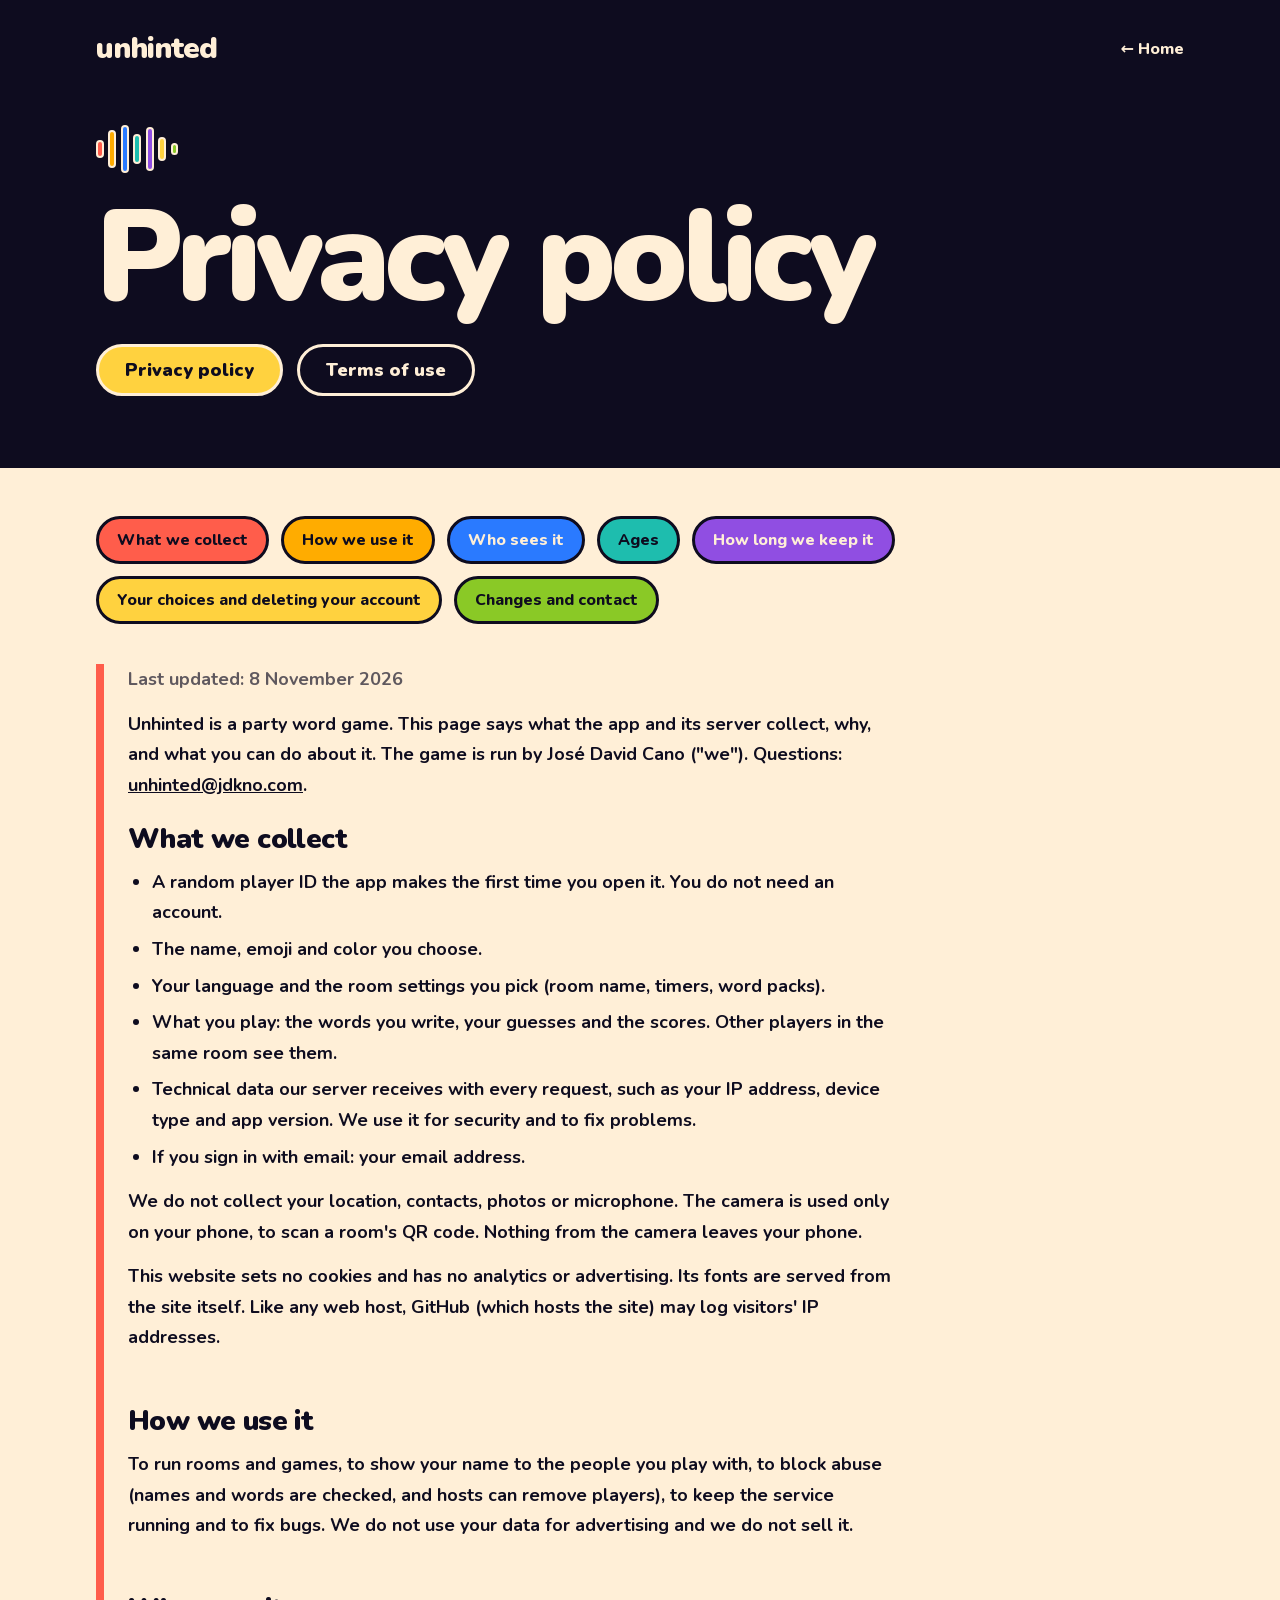
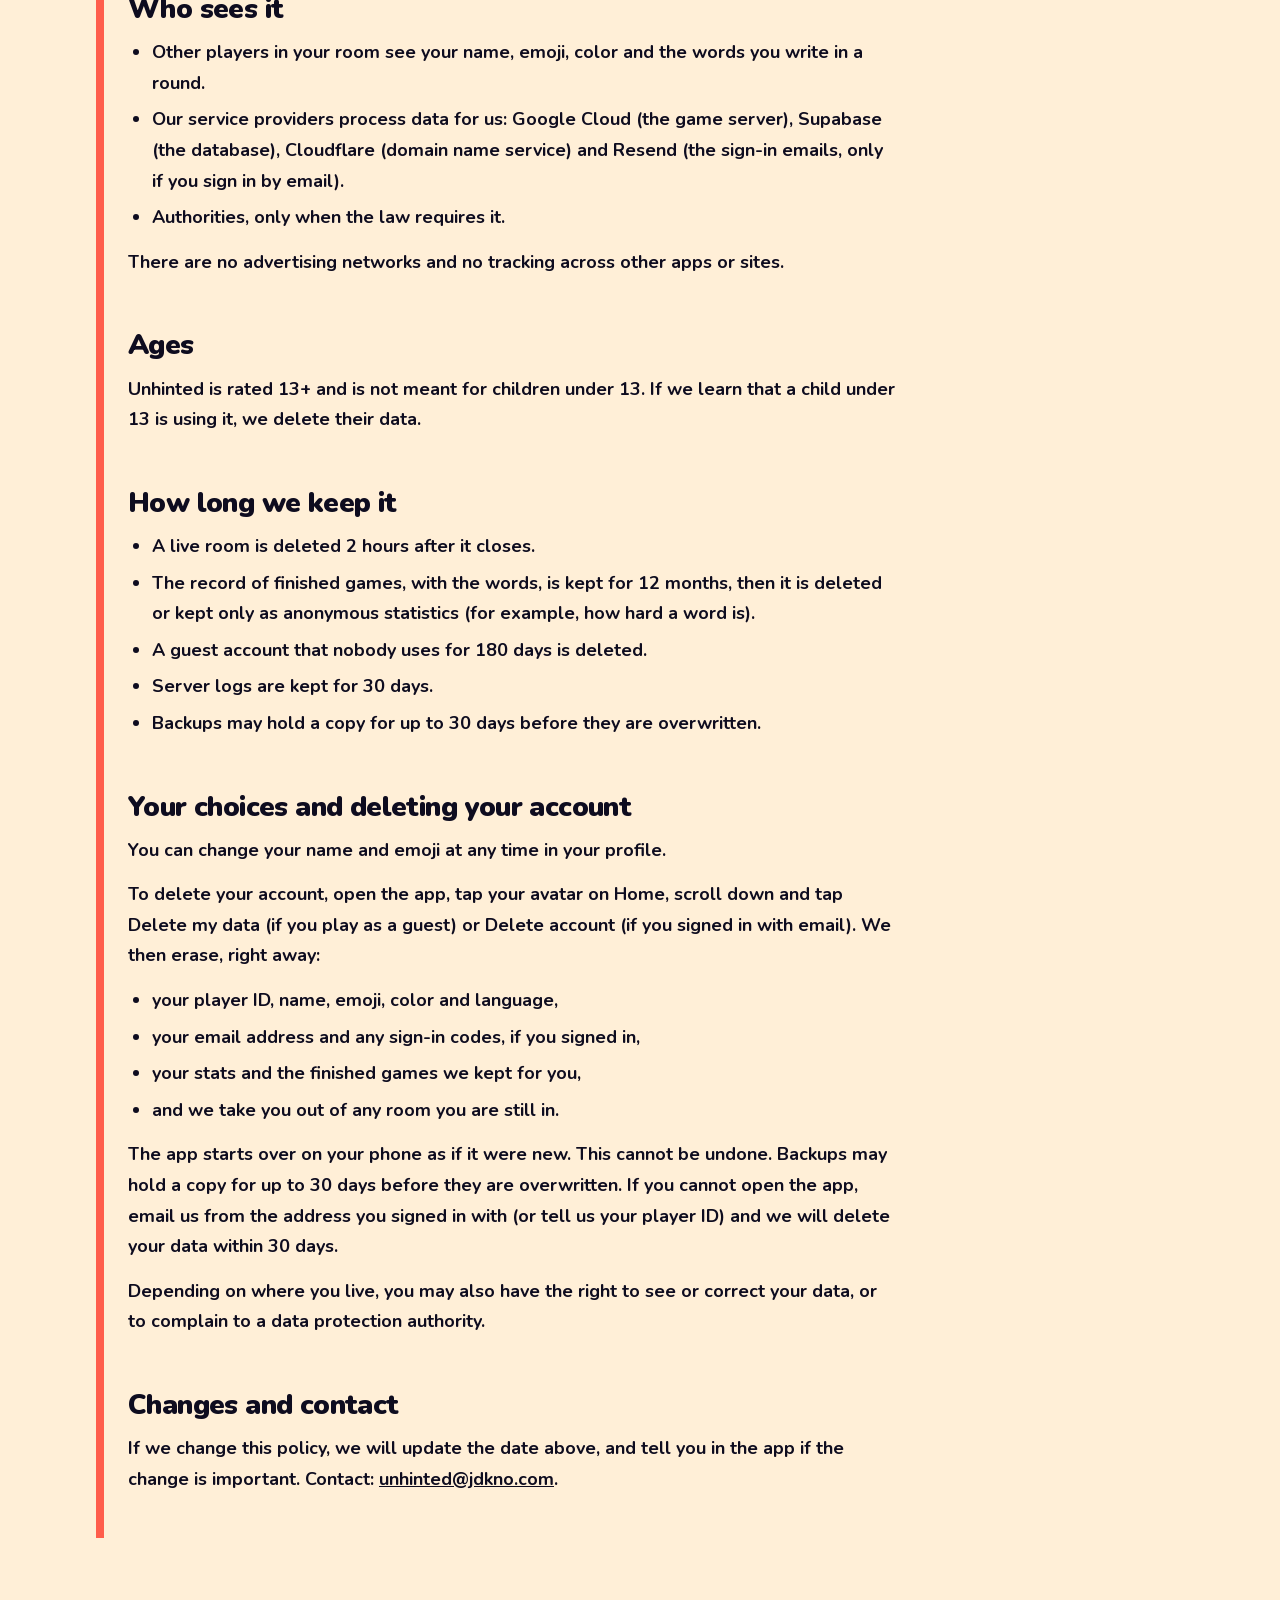
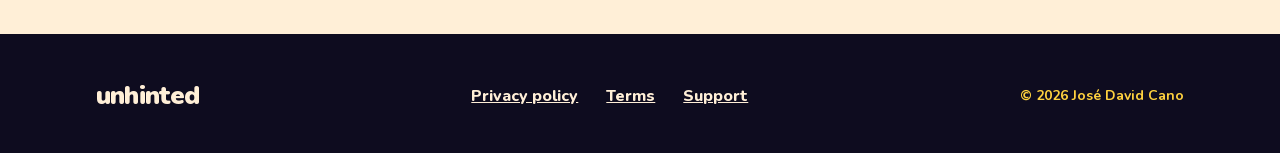
==== privacy/index.html @ 62c67167 "Publish site from unhinted f4236a8" ====
<!doctype html>
<html lang="en">
<head>
<meta charset="utf-8">
<title>Privacy policy · Unhinted</title>
<meta name="viewport" content="width=device-width,initial-scale=1">
<meta name="description" content="What the Unhinted app and its server collect, why, who sees it, and how to delete your account.">
<meta name="theme-color" content="#0E0C1F">
<link rel="canonical" href="https://unhinted.jdkno.com/privacy/">
<link rel="icon" href="/assets/favicon.svg" type="image/svg+xml">
<link rel="apple-touch-icon" href="/assets/apple-touch-icon.png">
<link rel="preload" href="/assets/fonts/Nunito.woff2" as="font" type="font/woff2" crossorigin>
<link rel="stylesheet" href="/assets/site.css">
</head>
<body>
<a class="skip" href="#content">Skip to the text</a>

<header class="doc-head">
<div class="wrap">
<div class="top">
<a class="brand" href="/">unhinted</a>
<nav class="nav" aria-label="Main"><a href="/">← Home</a></nav>
</div>
<div class="stack">
<div class="bars" aria-hidden="true"><i></i><i></i><i></i><i></i><i></i><i></i><i></i></div>
<h1>Privacy policy</h1>
<nav class="tabs" aria-label="Legal pages">
<a href="/privacy/" aria-current="page">Privacy policy</a>
<a href="/terms/">Terms of use</a>
</nav>
</div>
</div>
</header>

<main class="doc" id="content">
<div class="wrap">
<nav class="toc" aria-label="On this page">
<a href="#collect" style="background:#FF5D4B">What we collect</a>
<a href="#use" style="background:#FFAC00">How we use it</a>
<a href="#share" style="background:#2A7AFF;color:#FFEFD7">Who sees it</a>
<a href="#ages" style="background:#1EBDAE">Ages</a>
<a href="#keep" style="background:#904EE2;color:#FFEFD7">How long we keep it</a>
<a href="#choices" style="background:#FFD23F">Your choices and deleting your account</a>
<a href="#contact" style="background:#8AC926">Changes and contact</a>
</nav>

<article class="prose">
<p class="date">Last updated: 8 November 2026</p>
<p>Unhinted is a party word game. This page says what the app and its server collect, why, and what you can do about it. The game is run by José David Cano ("we"). Questions: <a href="mailto:unhinted@jdkno.com">unhinted@jdkno.com</a>.</p>

<section id="collect">
<h2>What we collect</h2>
<ul>
<li>A random <b>player ID</b> the app makes the first time you open it. You do not need an account.</li>
<li>The <b>name, emoji and color</b> you choose.</li>
<li>Your <b>language</b> and the <b>room settings</b> you pick (room name, timers, word packs).</li>
<li><b>What you play</b>: the words you write, your guesses and the scores. Other players in the same room see them.</li>
<li><b>Technical data</b> our server receives with every request, such as your IP address, device type and app version. We use it for security and to fix problems.</li>
<li>If you sign in with email: your <b>email address</b>.</li>
</ul>
<p>We do not collect your location, contacts, photos or microphone. The camera is used only on your phone, to scan a room's QR code. Nothing from the camera leaves your phone.</p>
<p>This website sets no cookies and has no analytics or advertising. Its fonts are served from the site itself. Like any web host, GitHub (which hosts the site) may log visitors' IP addresses.</p>
</section>

<section id="use">
<h2>How we use it</h2>
<p>To run rooms and games, to show your name to the people you play with, to block abuse (names and words are checked, and hosts can remove players), to keep the service running and to fix bugs. We do not use your data for advertising and we do not sell it.</p>
</section>

<section id="share">
<h2>Who sees it</h2>
<ul>
<li><b>Other players in your room</b> see your name, emoji, color and the words you write in a round.</li>
<li><b>Our service providers</b> process data for us: Google Cloud (the game server), Supabase (the database), Cloudflare (domain name service) and Resend (the sign-in emails, only if you sign in by email).</li>
<li><b>Authorities</b>, only when the law requires it.</li>
</ul>
<p>There are no advertising networks and no tracking across other apps or sites.</p>
</section>

<section id="ages">
<h2>Ages</h2>
<p>Unhinted is rated 13+ and is not meant for children under 13. If we learn that a child under 13 is using it, we delete their data.</p>
</section>

<section id="keep">
<h2>How long we keep it</h2>
<ul>
<li>A live room is deleted 2 hours after it closes.</li>
<li>The record of finished games, with the words, is kept for 12 months, then it is deleted or kept only as anonymous statistics (for example, how hard a word is).</li>
<li>A guest account that nobody uses for 180 days is deleted.</li>
<li>Server logs are kept for 30 days.</li>
<li>Backups may hold a copy for up to 30 days before they are overwritten.</li>
</ul>
</section>

<section id="choices">
<h2>Your choices and deleting your account</h2>
<p>You can change your name and emoji at any time in your profile.</p>
<p><b>To delete your account</b>, open the app, tap your avatar on Home, scroll down and tap <b>Delete my data</b> (if you play as a guest) or <b>Delete account</b> (if you signed in with email). We then erase, right away:</p>
<ul>
<li>your player ID, name, emoji, color and language,</li>
<li>your email address and any sign-in codes, if you signed in,</li>
<li>your stats and the finished games we kept for you,</li>
<li>and we take you out of any room you are still in.</li>
</ul>
<p>The app starts over on your phone as if it were new. This cannot be undone. Backups may hold a copy for up to 30 days before they are overwritten. If you cannot open the app, email us from the address you signed in with (or tell us your player ID) and we will delete your data within 30 days.</p>
<p>Depending on where you live, you may also have the right to see or correct your data, or to complain to a data protection authority.</p>
</section>

<section id="contact">
<h2>Changes and contact</h2>
<p>If we change this policy, we will update the date above, and tell you in the app if the change is important. Contact: <a href="mailto:unhinted@jdkno.com">unhinted@jdkno.com</a>.</p>
</section>
</article>
</div>
</main>

<footer class="site">
<div class="wrap">
<a class="brand" href="/">unhinted</a>
<nav aria-label="Footer">
<a href="/privacy/">Privacy policy</a>
<a href="/terms/">Terms</a>
<a href="/support/">Support</a>
</nav>
<small>© 2026 José David Cano</small>
</div>
</footer>
</body>
</html>
---- assets/site.css ----
/* Unhinted website. Plain CSS, no build step. Fonts are served from this site (no Google Fonts), so visitors' IP addresses go nowhere else. */
@font-face{font-family:'Nunito';font-style:normal;font-weight:200 1000;font-display:swap;src:url(/assets/fonts/Nunito.woff2) format('woff2');unicode-range:U+0000-00FF,U+0131,U+0152-0153,U+02BB-02BC,U+02C6,U+02DA,U+02DC,U+0304,U+0308,U+0329,U+2000-206F,U+20AC,U+2122,U+2191,U+2193,U+2212,U+2215,U+FEFF,U+FFFD}
@font-face{font-family:'JetBrains Mono';font-style:normal;font-weight:700;font-display:swap;src:url(/assets/fonts/JetBrainsMono-700.woff2) format('woff2');unicode-range:U+0000-00FF,U+0131,U+0152-0153,U+02BB-02BC,U+02C6,U+02DA,U+02DC,U+0304,U+0308,U+0329,U+2000-206F,U+20AC,U+2122,U+2191,U+2193,U+2212,U+2215,U+FEFF,U+FFFD}

:root{
  --ink:#0E0C1F; --cream:#FFEFD7; --muted:#5F585E; --soft:#E6DCC8;
  --tomato:#FF5D4B; --amber:#FFAC00; --sky:#2A7AFF; --mint:#1EBDAE; --grape:#904EE2;
  --sunflower:#FFD23F; --lime:#8AC926; --bubblegum:#FF70A6; --paper:#F1E6D6;
  --font:'Nunito',ui-rounded,'SF Pro Rounded',system-ui,sans-serif;
  --mono:'JetBrains Mono',ui-monospace,monospace;
}
*{box-sizing:border-box}
html{scroll-behavior:smooth}
body{margin:0;font-family:var(--font);background:var(--ink);color:var(--cream);-webkit-text-size-adjust:100%}
a{color:inherit}
img,svg{max-width:100%}
button{font-family:inherit}
:focus-visible{outline:3px solid var(--sunflower);outline-offset:3px}
.skip{position:absolute;left:-999px;top:8px;background:var(--sunflower);color:var(--ink);padding:10px 16px;border-radius:12px;font-weight:900;z-index:50}
.skip:focus{left:8px}
.wrap{width:100%;max-width:1184px;margin:0 auto;padding:0 48px}
.mono{font:700 14px var(--mono);letter-spacing:1.4px;text-transform:uppercase}

/* The logo bars (7, same shape as the app) */
.bars{display:flex;align-items:center;gap:calc(var(--h)*.1)}
.bars i{display:block;width:calc(var(--h)*.16);border-radius:999px;border:calc(var(--h)/24) solid var(--line,var(--ink));background:var(--c)}
.bars i:nth-child(1){height:calc(var(--h)*.38);--c:var(--tomato)}
.bars i:nth-child(2){height:calc(var(--h)*.78);--c:var(--amber)}
.bars i:nth-child(3){height:calc(var(--h)*1);--c:var(--sky)}
.bars i:nth-child(4){height:calc(var(--h)*.62);--c:var(--mint)}
.bars i:nth-child(5){height:calc(var(--h)*.9);--c:var(--grape)}
.bars i:nth-child(6){height:calc(var(--h)*.5);--c:var(--sunflower)}
.bars i:nth-child(7){height:calc(var(--h)*.26);--c:var(--lime)}

/* Header and footer */
.top{display:flex;flex-wrap:wrap;align-items:center;justify-content:space-between;gap:16px;padding-top:28px}
.brand{font-weight:900;font-size:30px;letter-spacing:-1px;text-decoration:none}
.nav{display:flex;flex-wrap:wrap;align-items:center;gap:8px 28px;font-weight:800;font-size:16px}
.nav a{text-decoration:none}
.nav a:hover{text-decoration:underline;text-underline-offset:4px}
footer.site{background:var(--ink);color:var(--cream);padding:40px 0;border-top:4px solid var(--ink)}
footer.site .wrap{display:flex;flex-wrap:wrap;align-items:center;justify-content:space-between;gap:16px 32px}
footer.site .brand{font-size:26px;letter-spacing:-.8px}
footer.site nav{display:flex;flex-wrap:wrap;gap:8px 28px;font-weight:800;font-size:16px}
footer.site small{font-weight:700;font-size:14px;color:var(--sunflower)}

/* Store button (not live yet) */
.store{display:inline-flex;align-items:center;gap:14px;background:var(--cream);color:var(--ink);border-radius:22px;padding:14px 28px 16px;box-shadow:0 6px 0 var(--tomato)}
.store svg{flex:0 0 auto}
.store span{display:flex;flex-direction:column;line-height:1.1}
.store small{font-weight:800;font-size:12px;letter-spacing:.8px;text-transform:uppercase}
.store b{font-weight:900;font-size:27px}

/* ---------- Home: hero ---------- */
.hero{padding:0 0 112px;overflow-x:clip}
.hero .row{display:flex;flex-wrap:wrap;align-items:center;justify-content:center;gap:64px 88px;margin-top:72px}
.hero .copy{flex:1 1 480px;max-width:600px;display:flex;flex-direction:column;align-items:flex-start;gap:28px}
.hero .bars{--h:110px;--line:var(--cream)}
.hero h1{margin:0;font-weight:900;font-size:112px;line-height:.9;letter-spacing:-5px}
.hero .tag{margin:0;font-weight:800;font-size:34px;line-height:1.25}
.hero .tag mark{background:var(--sunflower);color:var(--ink);padding:2px 14px;border-radius:14px;display:inline-block;transform:rotate(-2deg);margin-top:8px}
.hero .store-row{margin-top:12px;display:flex;flex-wrap:wrap;gap:20px 28px;align-items:center}
.hero .store-row .mono{color:var(--sunflower);font-size:14px}
.hero .phone-col{flex:0 1 420px;display:flex;justify-content:center;padding:24px 0}

/* The phone, tilted. Everything inside is drawn with CSS, in the app's own style. */
.tilt{width:320px;height:660px;flex:0 0 auto;transform:rotate(7deg)}
.phone{width:320px;height:660px;border:11px solid var(--cream);border-radius:52px;background:var(--cream);color:var(--ink);box-shadow:14px 16px 0 var(--amber);position:relative;overflow:hidden;display:flex;flex-direction:column;padding:50px 20px 22px}
.phone .notch{position:absolute;top:10px;left:50%;transform:translateX(-50%);width:96px;height:28px;border-radius:14px;background:var(--ink)}
.phone .toprow{display:flex;align-items:center;justify-content:space-between;margin-top:6px}
.phone .pill{font-weight:800;font-size:13px;border:2.5px solid var(--ink);border-radius:999px;padding:8px 14px;background:var(--cream)}
.phone .avatar{width:40px;height:40px;border-radius:20px;background:var(--tomato);border:2.5px solid var(--ink);display:flex;align-items:center;justify-content:center;font-size:20px}
.phone .logo{display:flex;flex-direction:column;align-items:center;margin-top:24px}
.phone .logo .bars{--h:52px;gap:3.5px}
.phone .logo b{font-weight:900;font-size:46px;letter-spacing:-1.8px;margin-top:6px;line-height:1}
.phone .logo span{font-weight:800;font-size:14px;text-align:center;line-height:1.35;margin-top:16px}
.phone .grow{flex:1}
.phone .create{background:var(--ink);color:var(--cream);border-radius:20px;padding:17px 0;text-align:center;font-weight:900;font-size:17px;box-shadow:0 4px 0 var(--tomato)}
.phone .or{display:flex;align-items:center;gap:8px;margin:18px 0 12px}
.phone .or i{flex:1;height:1.5px;background:#C7BBA6}
.phone .or b{font-weight:900;font-size:9px;letter-spacing:1.4px;color:var(--muted)}
.phone .code{display:flex;gap:6px;justify-content:space-between}
.phone .code i{width:36px;height:46px;border-radius:11px;background:#fff;border:2.5px solid var(--ink)}
.phone .code i:nth-child(4){margin-left:6px}
.phone .two{display:flex;gap:8px;margin-top:12px}
.phone .two span{flex:1;background:var(--ink);color:var(--cream);border-radius:999px;text-align:center;font-weight:800;font-size:14px;padding:12px 0}
.phone .hint{font-weight:700;font-size:11px;color:var(--muted);margin-top:10px;line-height:1.3}

/* ---------- Home: the tutorial (desktop with JS) ---------- */
.tutorial{display:none;background:var(--ink)}
.stage{height:760px;display:flex;flex-direction:column;justify-content:center;overflow:hidden}
.stage .inner{display:flex;align-items:center;gap:56px;height:640px}
.stage .left{flex:0 0 400px;display:flex;flex-direction:column;gap:20px}
.stage .stepno{color:var(--sunflower)}
.stage .words{position:relative;height:330px}
.stage .words>div{position:absolute;left:0;top:0;right:0}
.stage h2{margin:0 0 20px;font-weight:900;font-size:64px;line-height:.98;letter-spacing:-2.4px}
.stage .words p{margin:0;font-weight:700;font-size:22px;line-height:1.5;color:var(--soft)}
.segs{display:flex;gap:8px}
.segs span{flex:1;height:10px;border-radius:5px;background:#2C2850;overflow:hidden;display:block}
.segs i{display:block;height:100%;width:0;border-radius:5px}
.stage .status{height:52px;display:flex;align-items:center;gap:16px}
.stage .status .mono{font-size:12px;color:#8C84B0}
.stage .pause{cursor:pointer;display:inline-flex;align-items:center;gap:8px;min-height:44px;padding:0 18px 0 14px;border-radius:999px;border:3px solid var(--cream);background:transparent;color:var(--cream);font-weight:900;font-size:16px}
.stage .pause svg{fill:currentColor}
.stage .pause:hover{background:var(--cream);color:var(--ink)}
.stage .repeat{cursor:pointer;min-height:48px;padding:0 24px;border-radius:999px;border:3px solid var(--cream);background:var(--sunflower);color:var(--ink);font-weight:900;font-size:17px;box-shadow:0 4px 0 var(--tomato);display:none}
.stage .repeat.on{display:inline-block}
.stage .cards{flex:1 1 auto;position:relative;height:600px;min-width:0}
.cards-in{position:relative;width:100%;height:100%}
.card{position:absolute;left:30px;top:50px;width:470px;height:450px;background:var(--cream);color:var(--ink);border:4px solid var(--ink);border-radius:36px;padding:28px 30px;display:flex;flex-direction:column;gap:18px;opacity:0}
.card .label{font:700 12px var(--mono);letter-spacing:1.4px;color:var(--muted)}
.card .sub{font-weight:800;font-size:15px;color:var(--muted)}
.card .note{font-weight:800;font-size:16px;line-height:1.4;color:var(--muted)}
.card .grow{flex:1}
.avatars{display:flex;justify-content:space-between}
.avatars span{width:64px;height:64px;border-radius:32px;border:3px solid var(--ink);display:flex;align-items:center;justify-content:center;font-weight:900;font-size:26px}
.bigword{font-weight:900;font-size:64px;letter-spacing:-2px;background:var(--sunflower);border:4px solid var(--ink);border-radius:22px;padding:2px 26px;opacity:0}
.field{height:88px;flex:0 0 88px;background:#fff;border:4px solid var(--ink);border-radius:22px;padding:0 22px;display:flex;align-items:center;font-weight:900;font-size:44px;line-height:1;letter-spacing:-1px;overflow:hidden}
.field u{width:4px;height:44px;background:var(--tomato);margin-left:4px;display:inline-block;flex:0 0 4px}
.btn{align-self:flex-start;border:4px solid var(--ink);border-radius:20px;padding:12px 32px;font-weight:900;font-size:20px;opacity:0}
.chip{display:block;text-align:center;font-weight:900;font-size:30px;padding:16px 8px;border-radius:18px;border:3px solid var(--ink)}
.chips2{display:grid;grid-template-columns:repeat(2,minmax(0,1fr));gap:16px;margin-top:8px}
.chips2 div{display:flex;flex-direction:column;gap:6px}
.chips2 small{font-weight:800;font-size:14px;color:var(--muted)}
.stamp{white-space:nowrap;font-weight:900;font-size:36px;letter-spacing:-1px;color:var(--tomato);border:4px solid var(--tomato);border-radius:16px;padding:2px 20px;opacity:0}
.resbars{height:128px;flex:0 0 128px;display:flex;align-items:flex-end;justify-content:center;gap:12px}
.resbars i{width:30px;border-radius:15px;border:3.5px solid var(--ink);height:8px}
.rows{display:flex;flex-direction:column;gap:8px}
.rows div{display:flex;align-items:center;gap:12px;border:3px solid var(--ink);border-radius:16px;padding:8px 14px;opacity:0}
.rows b{width:24px;height:24px;border-radius:12px;background:var(--ink);color:var(--cream);display:flex;align-items:center;justify-content:center;font-weight:900;font-size:14px;flex:0 0 24px}
.rows span{font-weight:900;font-size:20px;flex:1}
.rows em{font-style:normal;font-weight:800;font-size:15px}
.foot{font-weight:800;font-size:14px;line-height:1.35;color:var(--muted);opacity:0}

/* ---------- Home: the same tutorial as three blocks (phones, reduced motion, no JS) ---------- */
.how-static{border-top:4px solid var(--cream)}
.how-static .block{padding:72px 0;border-top:4px solid var(--ink)}
.how-static .block:first-child{border-top:0}
.how-static .block .wrap{display:flex;flex-wrap:wrap;align-items:center;gap:24px 56px}
.how-static .num{font-weight:900;font-size:200px;line-height:.8;letter-spacing:-10px;flex:0 0 auto}
.how-static .txt{flex:1 1 380px;display:flex;flex-direction:column;gap:12px}
.how-static h2{margin:0;font-weight:900;font-size:56px;line-height:1;letter-spacing:-2px}
.how-static p{margin:0;font-weight:800;font-size:22px;line-height:1.45;max-width:560px}
.b1{background:var(--tomato);color:var(--ink)}
.b2{background:var(--sunflower);color:var(--ink)}
.b3{background:var(--sky);color:var(--cream)}
.b3 .num{color:var(--ink)}

/* ---------- Home: stickers ---------- */
.stickers{background:var(--cream);color:var(--ink);padding:88px 0;border-top:4px solid var(--ink)}
.stickers .wrap{display:flex;flex-wrap:wrap;gap:28px;justify-content:center}
.sticker{flex:1 1 240px;max-width:280px;border:4px solid var(--ink);border-radius:30px;padding:24px;box-shadow:8px 8px 0 var(--ink)}
.sticker b{display:block;font-weight:900;font-size:40px;line-height:1.05;letter-spacing:-1.4px;margin-bottom:6px}
.sticker span{font-weight:800;font-size:18px}
.s1{background:var(--lime);transform:rotate(-2deg)}
.s2{background:var(--bubblegum);transform:rotate(1.5deg)}
.s3{background:var(--mint);transform:rotate(-1deg)}
.s4{background:var(--grape);color:var(--cream);transform:rotate(2deg)}

/* ---------- Legal and support pages ---------- */
.doc-head{background:var(--ink);color:var(--cream);padding-bottom:72px}
.doc-head .stack{margin-top:56px;display:flex;flex-direction:column;gap:28px}
.doc-head .bars{--h:48px;--line:var(--cream)}
.doc-head h1{margin:0;font-weight:900;font-size:128px;line-height:.9;letter-spacing:-6px}
.tabs{display:flex;gap:14px;flex-wrap:wrap}
.tabs a{display:inline-flex;align-items:center;min-height:52px;padding:0 26px;border-radius:999px;border:3px solid var(--cream);font-weight:900;font-size:18px;text-decoration:none;color:var(--cream)}
.tabs a[aria-current=page]{background:var(--sunflower);color:var(--ink)}
.doc{background:var(--cream);color:var(--ink);padding:48px 0 96px}
.doc .wrap{display:flex;flex-direction:column;gap:40px}
.toc{display:flex;flex-wrap:wrap;gap:12px}
.toc a{font-weight:800;font-size:16px;text-decoration:none;padding:10px 18px;border-radius:999px;border:3px solid var(--ink);display:inline-block}
.prose{max-width:800px;border-left:8px solid var(--tomato);padding-left:24px}
.terms .prose{border-left-color:var(--sky)}
.prose .date{font-weight:700;color:var(--muted)}
.prose h2{margin:0 0 12px;font-weight:900;font-size:28px;line-height:1.15;letter-spacing:-.6px}
.prose p,.prose li{font-weight:600;font-size:18px;line-height:1.7}
.prose p{margin:0 0 14px}
.prose ul{margin:0 0 14px;padding-left:24px}
.prose li{margin-bottom:6px}
.prose section{padding-top:8px;margin-bottom:44px;scroll-margin-top:24px}
.prose a{color:inherit}
.prose a:hover{color:var(--tomato)}
.faq{display:flex;flex-direction:column;gap:20px;max-width:800px}
.faq div{background:#fff;border:3px solid var(--ink);border-radius:24px;box-shadow:0 6px 0 var(--ink);padding:22px 26px}
.faq h2{margin:0 0 8px;font-weight:900;font-size:24px;letter-spacing:-.4px}
.faq p{margin:0;font-weight:600;font-size:18px;line-height:1.6}
.faq p+ol{margin-top:12px}
.faq ol{margin:0;padding-left:24px;font-weight:600;font-size:18px;line-height:1.6}
.faq li{margin-bottom:6px}

/* ---------- Join page (404.html) ---------- */
.join{background:var(--cream);color:var(--ink);padding:64px 0 96px;text-align:center}
.join .box{max-width:560px;margin:0 auto;background:#fff;border:4px solid var(--ink);border-radius:36px;box-shadow:0 8px 0 var(--tomato);padding:40px 32px;display:flex;flex-direction:column;align-items:center;gap:20px}
.join .code{font-weight:900;font-size:72px;letter-spacing:10px;line-height:1;background:var(--sunflower);border:4px solid var(--ink);border-radius:22px;padding:14px 22px 14px 32px}
.join h1{margin:0;font-weight:900;font-size:44px;line-height:1;letter-spacing:-1.4px}
.join p{margin:0;font-weight:700;font-size:19px;line-height:1.5;color:#2C2833}

/* ---------- Small screens ---------- */
@media (max-width:899px){
  .stage{height:auto;padding:56px 0 64px}
  .stage .inner{flex-direction:column;align-items:stretch;height:auto;gap:28px}
  .stage .left{flex:none;gap:14px}
  .stage h2{font-size:44px;letter-spacing:-1.6px;margin-bottom:14px}
  .stage .words{height:auto;min-height:120px;margin-bottom:6px;transition:height .35s ease}   /* the height follows the text of the step (home.js) */
  .stage .words p{font-size:19px}
  .stage .cards{flex:none;width:100%;height:calc(540px*var(--s,1))}
  .cards-in{width:490px;height:540px;transform:scale(var(--s,1));transform-origin:0 0}
  .card{left:0;top:40px}
  .hero .row{margin-top:48px}
  .hero h1{font-size:88px}
  .how-static .num{font-size:140px}
  .how-static h2{font-size:44px}
}
@media (max-width:640px){
  .stage{padding:44px 0 48px}
  .stage h2{font-size:38px;letter-spacing:-1.4px}
  .wrap{padding:0 20px}
  .brand{font-size:24px}
  .top{padding-top:20px}
  .nav{gap:8px 18px;font-size:15px}
  .hero{padding-bottom:72px}
  .hero .row{margin-top:36px;gap:40px}
  .hero .copy{gap:20px}
  .hero .bars{--h:84px}
  .hero h1{font-size:68px;letter-spacing:-3.4px}
  .hero .tag{font-size:26px}
  .hero .tag mark{padding:2px 12px;border-radius:12px}
  .store{width:100%;padding:14px 22px 16px;border-radius:20px}
  .store b{font-size:24px}
  .hero .store-row .mono{font-size:12px}
  .hero .phone-col{flex-basis:auto;padding:12px 0 24px}
  .tilt{width:176px;height:363px}
  .tilt .phone{transform:scale(.55);transform-origin:0 0}
  .how-static .block{padding:44px 0}
  .how-static .block .wrap{flex-direction:column;align-items:flex-start;gap:12px}
  .how-static .num{font-size:120px;letter-spacing:-6px}
  .how-static h2{font-size:38px;letter-spacing:-1.4px}
  .how-static p{font-size:19px}
  .stickers{padding:56px 0}
  .stickers .wrap{display:grid;grid-template-columns:repeat(2,minmax(0,1fr));gap:20px}
  .sticker{padding:18px;border-width:3.5px;border-radius:24px;box-shadow:6px 6px 0 var(--ink)}
  .sticker b{font-size:30px;letter-spacing:-1px}
  .sticker span{font-size:15px}
  footer.site{padding:32px 0}
  footer.site .wrap{flex-direction:column;align-items:flex-start}
  .doc-head{padding-bottom:44px}
  .doc-head .stack{margin-top:28px;gap:24px}
  .doc-head h1{font-size:60px;letter-spacing:-2.6px}
  .tabs a{min-height:48px;padding:0 20px;font-size:16px}
  .doc{padding:32px 0 64px}
  .toc{gap:10px}
  .toc a{font-size:15px;padding:10px 14px}
  .prose{border-left-width:6px;padding-left:16px}
  .join .code{font-size:48px;letter-spacing:6px}
}
@media (prefers-reduced-motion:reduce){html{scroll-behavior:auto}}

/* The tutorial: only with JavaScript and no reduced-motion setting. Otherwise the three blocks show. */
@media (prefers-reduced-motion:no-preference){
  .js .tutorial{display:block}
  /* the three blocks stay in the page for screen readers, but are not drawn */
  .js .how-static{position:absolute;width:1px;height:1px;overflow:hidden;clip:rect(0 0 0 0);white-space:nowrap}
}
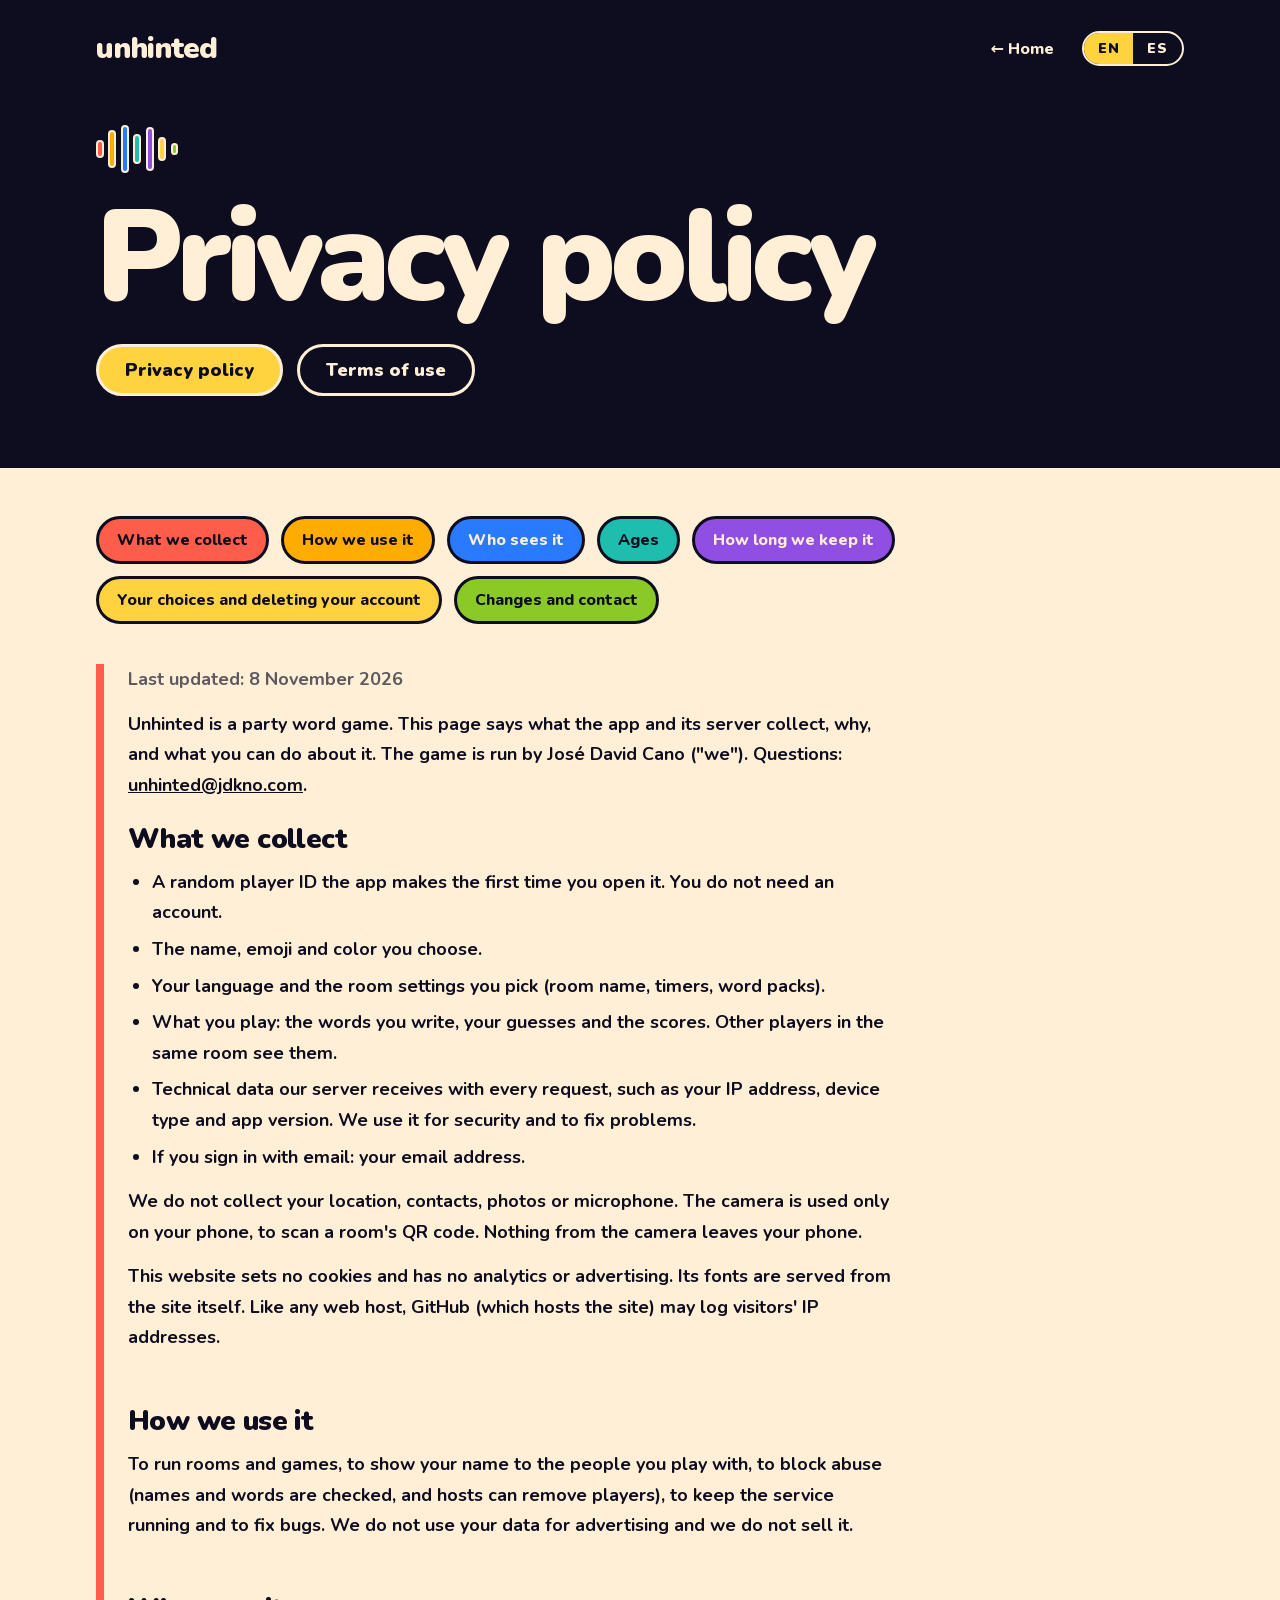
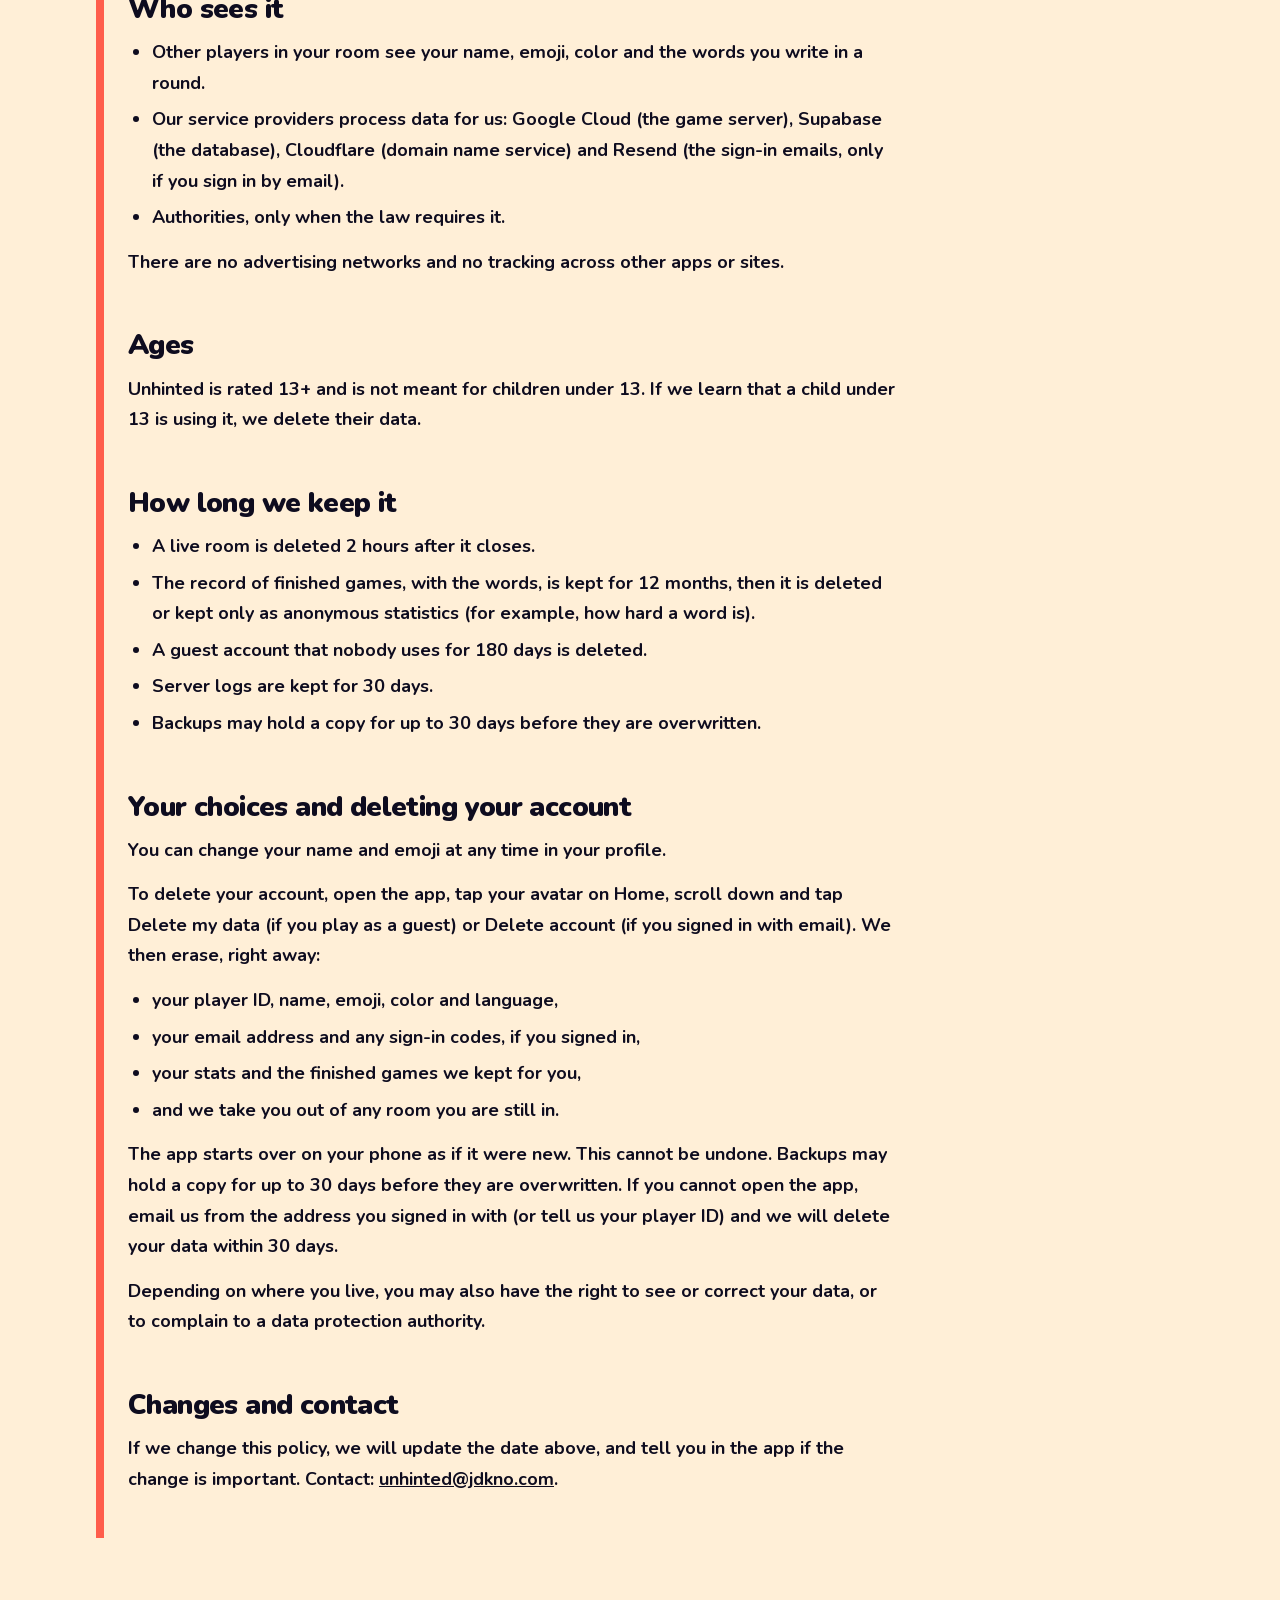
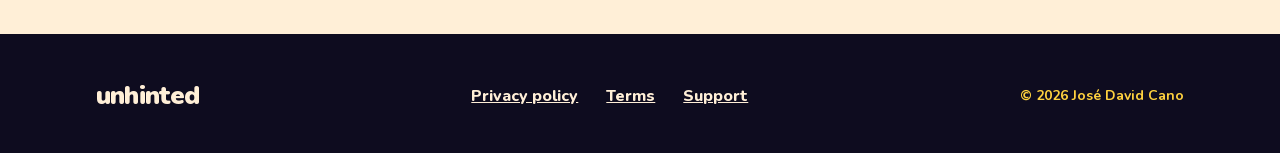
==== commit 6de5560d: "Publish site from unhinted 0a733ee" ====
--- a/privacy/index.html
+++ b/privacy/index.html
@@ -6,11 +6,21 @@
 <meta name="viewport" content="width=device-width,initial-scale=1">
 <meta name="description" content="What the Unhinted app and its server collect, why, who sees it, and how to delete your account.">
 <meta name="theme-color" content="#0E0C1F">
+<script>
+/* Language: a choice made with the EN/ES button wins; otherwise the browser's first English or Spanish language. Spanish lives under /es/. */
+(function(){var l;try{l=localStorage.getItem('lang')}catch(e){}
+if(l!=='es'&&l!=='en'){l='en';var n=navigator.languages||[navigator.language||'en'];for(var i=0;i<n.length;i++){if(/^es/i.test(n[i])){l='es';break}if(/^en/i.test(n[i])){break}}}
+if(l==='es')location.replace('/es'+location.pathname+location.search+location.hash)})();
+</script>
 <link rel="canonical" href="https://unhinted.jdkno.com/privacy/">
+<link rel="alternate" hreflang="en" href="https://unhinted.jdkno.com/privacy/">
+<link rel="alternate" hreflang="es" href="https://unhinted.jdkno.com/es/privacy/">
+<link rel="alternate" hreflang="x-default" href="https://unhinted.jdkno.com/privacy/">
 <link rel="icon" href="/assets/favicon.svg" type="image/svg+xml">
 <link rel="apple-touch-icon" href="/assets/apple-touch-icon.png">
 <link rel="preload" href="/assets/fonts/Nunito.woff2" as="font" type="font/woff2" crossorigin>
 <link rel="stylesheet" href="/assets/site.css">
+<script src="/assets/lang.js" defer></script>
 </head>
 <body>
 <a class="skip" href="#content">Skip to the text</a>
@@ -19,7 +29,7 @@
 <div class="wrap">
 <div class="top">
 <a class="brand" href="/">unhinted</a>
-<nav class="nav" aria-label="Main"><a href="/">← Home</a></nav>
+<nav class="nav" aria-label="Main"><a href="/">← Home</a><span class="lang" role="group" aria-label="Language"><a href="/privacy/" hreflang="en" data-lang="en" aria-current="true">EN</a><a href="/es/privacy/" hreflang="es" data-lang="es">ES</a></span></nav>
 </div>
 <div class="stack">
 <div class="bars" aria-hidden="true"><i></i><i></i><i></i><i></i><i></i><i></i><i></i></div>
--- a/assets/site.css
+++ b/assets/site.css
@@ -10,6 +10,7 @@
   --mono:'JetBrains Mono',ui-monospace,monospace;
 }
 *{box-sizing:border-box}
+[hidden]{display:none!important}   /* a component's own display (flex, grid) must not beat the hidden attribute */
 html{scroll-behavior:smooth}
 body{margin:0;font-family:var(--font);background:var(--ink);color:var(--cream);-webkit-text-size-adjust:100%}
 a{color:inherit}
@@ -91,16 +92,23 @@
 .stage{height:760px;display:flex;flex-direction:column;justify-content:center;overflow:hidden}
 .stage .inner{display:flex;align-items:center;gap:56px;height:640px}
 .stage .left{flex:0 0 400px;display:flex;flex-direction:column;gap:20px}
+.stage .left>.stepno{order:1}.stage .left>.segs{order:2}.stage .left>.titles{order:3}.stage .left>.message{order:4}.stage .left>.status{order:5}
 .stage .stepno{color:var(--sunflower)}
-.stage .words{position:relative;height:330px}
-.stage .words>div{position:absolute;left:0;top:0;right:0}
-.stage h2{margin:0 0 20px;font-weight:900;font-size:64px;line-height:.98;letter-spacing:-2.4px}
-.stage .words p{margin:0;font-weight:700;font-size:22px;line-height:1.5;color:var(--soft)}
+.stage .titles{position:relative;height:190px;transition:height .3s ease}
+.stage .titles>div{position:absolute;left:0;top:0;right:0}
+.stage .message{height:140px;transition:height .3s ease;overflow:visible}
+.stage h2{margin:0;font-weight:900;font-size:64px;line-height:.98;letter-spacing:-2.4px}
+.stage .message p{margin:0;font-weight:700;font-size:22px;line-height:1.5;color:var(--soft)}
+.stage .message #msgrest{visibility:hidden}
 .segs{display:flex;gap:8px}
 .segs span{flex:1;height:10px;border-radius:5px;background:#2C2850;overflow:hidden;display:block}
 .segs i{display:block;height:100%;width:0;border-radius:5px}
-.stage .status{height:52px;display:flex;align-items:center;gap:16px}
+.stage .status{height:52px;display:flex;align-items:center;gap:16px;opacity:0;visibility:hidden}
 .stage .status .mono{font-size:12px;color:#8C84B0}
+.stage .back{cursor:pointer;display:inline-flex;align-items:center;justify-content:center;width:44px;height:44px;flex:none;padding:0;border-radius:50%;border:3px solid var(--cream);background:transparent;color:var(--cream)}
+.stage .back:hover{background:var(--cream);color:var(--ink)}
+.stage .show{cursor:pointer;display:none;min-height:48px;padding:0 26px;border-radius:999px;border:3px solid var(--cream);background:var(--sunflower);color:var(--ink);font-weight:900;font-size:17px;box-shadow:0 4px 0 var(--tomato)}
+.stage .show.on{display:inline-block}
 .stage .pause{cursor:pointer;display:inline-flex;align-items:center;gap:8px;min-height:44px;padding:0 18px 0 14px;border-radius:999px;border:3px solid var(--cream);background:transparent;color:var(--cream);font-weight:900;font-size:16px}
 .stage .pause svg{fill:currentColor}
 .stage .pause:hover{background:var(--cream);color:var(--ink)}
@@ -113,12 +121,20 @@
 .card .sub{font-weight:800;font-size:15px;color:var(--muted)}
 .card .note{font-weight:800;font-size:16px;line-height:1.4;color:var(--muted)}
 .card .grow{flex:1}
+.card{overflow:hidden}
+.card .body{display:flex;flex-direction:column;gap:18px;flex:1;min-height:0}
+.win{position:absolute;left:0;top:0;right:0;bottom:0;display:flex;flex-direction:column;align-items:center;justify-content:center;gap:10px;opacity:0;pointer-events:none;text-align:center;padding:0 24px}
+.win b{font-weight:900;font-size:60px;letter-spacing:-2px;line-height:1}
+.win span{font-weight:800;font-size:24px;color:var(--ink)}
+.confetti{position:absolute;left:50%;top:46%;width:0;height:0}
+.confetti i{position:absolute;left:0;top:0;display:block;opacity:0}
+.tap{position:absolute;left:0;top:0;width:44px;height:44px;pointer-events:none;opacity:0;z-index:6;overflow:visible}
 .avatars{display:flex;justify-content:space-between}
 .avatars span{width:64px;height:64px;border-radius:32px;border:3px solid var(--ink);display:flex;align-items:center;justify-content:center;font-weight:900;font-size:26px}
 .bigword{font-weight:900;font-size:64px;letter-spacing:-2px;background:var(--sunflower);border:4px solid var(--ink);border-radius:22px;padding:2px 26px;opacity:0}
 .field{height:88px;flex:0 0 88px;background:#fff;border:4px solid var(--ink);border-radius:22px;padding:0 22px;display:flex;align-items:center;font-weight:900;font-size:44px;line-height:1;letter-spacing:-1px;overflow:hidden}
 .field u{width:4px;height:44px;background:var(--tomato);margin-left:4px;display:inline-block;flex:0 0 4px}
-.btn{align-self:flex-start;border:4px solid var(--ink);border-radius:20px;padding:12px 32px;font-weight:900;font-size:20px;opacity:0}
+.btn{align-self:center;border:4px solid var(--ink);border-radius:20px;padding:12px 32px;font-weight:900;font-size:20px;opacity:0}
 .chip{display:block;text-align:center;font-weight:900;font-size:30px;padding:16px 8px;border-radius:18px;border:3px solid var(--ink)}
 .chips2{display:grid;grid-template-columns:repeat(2,minmax(0,1fr));gap:16px;margin-top:8px}
 .chips2 div{display:flex;flex-direction:column;gap:6px}
@@ -199,14 +215,16 @@
 /* ---------- Small screens ---------- */
 @media (max-width:899px){
   .stage{height:auto;padding:56px 0 64px}
-  .stage .inner{flex-direction:column;align-items:stretch;height:auto;gap:28px}
+  .stage .inner{flex-direction:column;align-items:stretch;height:auto;gap:8px}
   .stage .left{flex:none;gap:14px}
-  .stage h2{font-size:44px;letter-spacing:-1.6px;margin-bottom:14px}
-  .stage .words{height:auto;min-height:120px;margin-bottom:6px;transition:height .35s ease}   /* the height follows the text of the step (home.js) */
-  .stage .words p{font-size:19px}
-  .stage .cards{flex:none;width:100%;height:calc(540px*var(--s,1))}
-  .cards-in{width:490px;height:540px;transform:scale(var(--s,1));transform-origin:0 0}
-  .card{left:0;top:40px}
+  .stage h2{font-size:44px;letter-spacing:-1.6px}
+  /* narrow screens: the same order (label, bars, title, message, buttons), then the cards */
+  .stage .titles{height:auto}
+  .stage .message{height:auto}
+  .stage .message p{font-size:19px}
+  .stage .cards{flex:none;width:100%;height:calc(500px*var(--s,1))}
+  .cards-in{width:490px;height:500px;transform:translateX(var(--dx,0px)) scale(var(--s,1));transform-origin:0 0}
+  .card{left:0;top:26px}
   .hero .row{margin-top:48px}
   .hero h1{font-size:88px}
   .how-static .num{font-size:140px}
@@ -262,3 +280,10 @@
   /* the three blocks stay in the page for screen readers, but are not drawn */
   .js .how-static{position:absolute;width:1px;height:1px;overflow:hidden;clip:rect(0 0 0 0);white-space:nowrap}
 }
+
+/* Language buttons (EN / ES) */
+.lang{display:inline-flex;border:2.5px solid var(--cream);border-radius:999px;overflow:hidden}
+.lang a{padding:6px 14px;font-weight:900;font-size:14px;letter-spacing:.8px;text-decoration:none!important;color:var(--cream)}
+.lang a[aria-current]{background:var(--sunflower);color:var(--ink)}
+html[lang=es] .stamp{font-size:28px}
+.stage .show,.stage .pause,.stage .repeat{white-space:nowrap;flex:none}
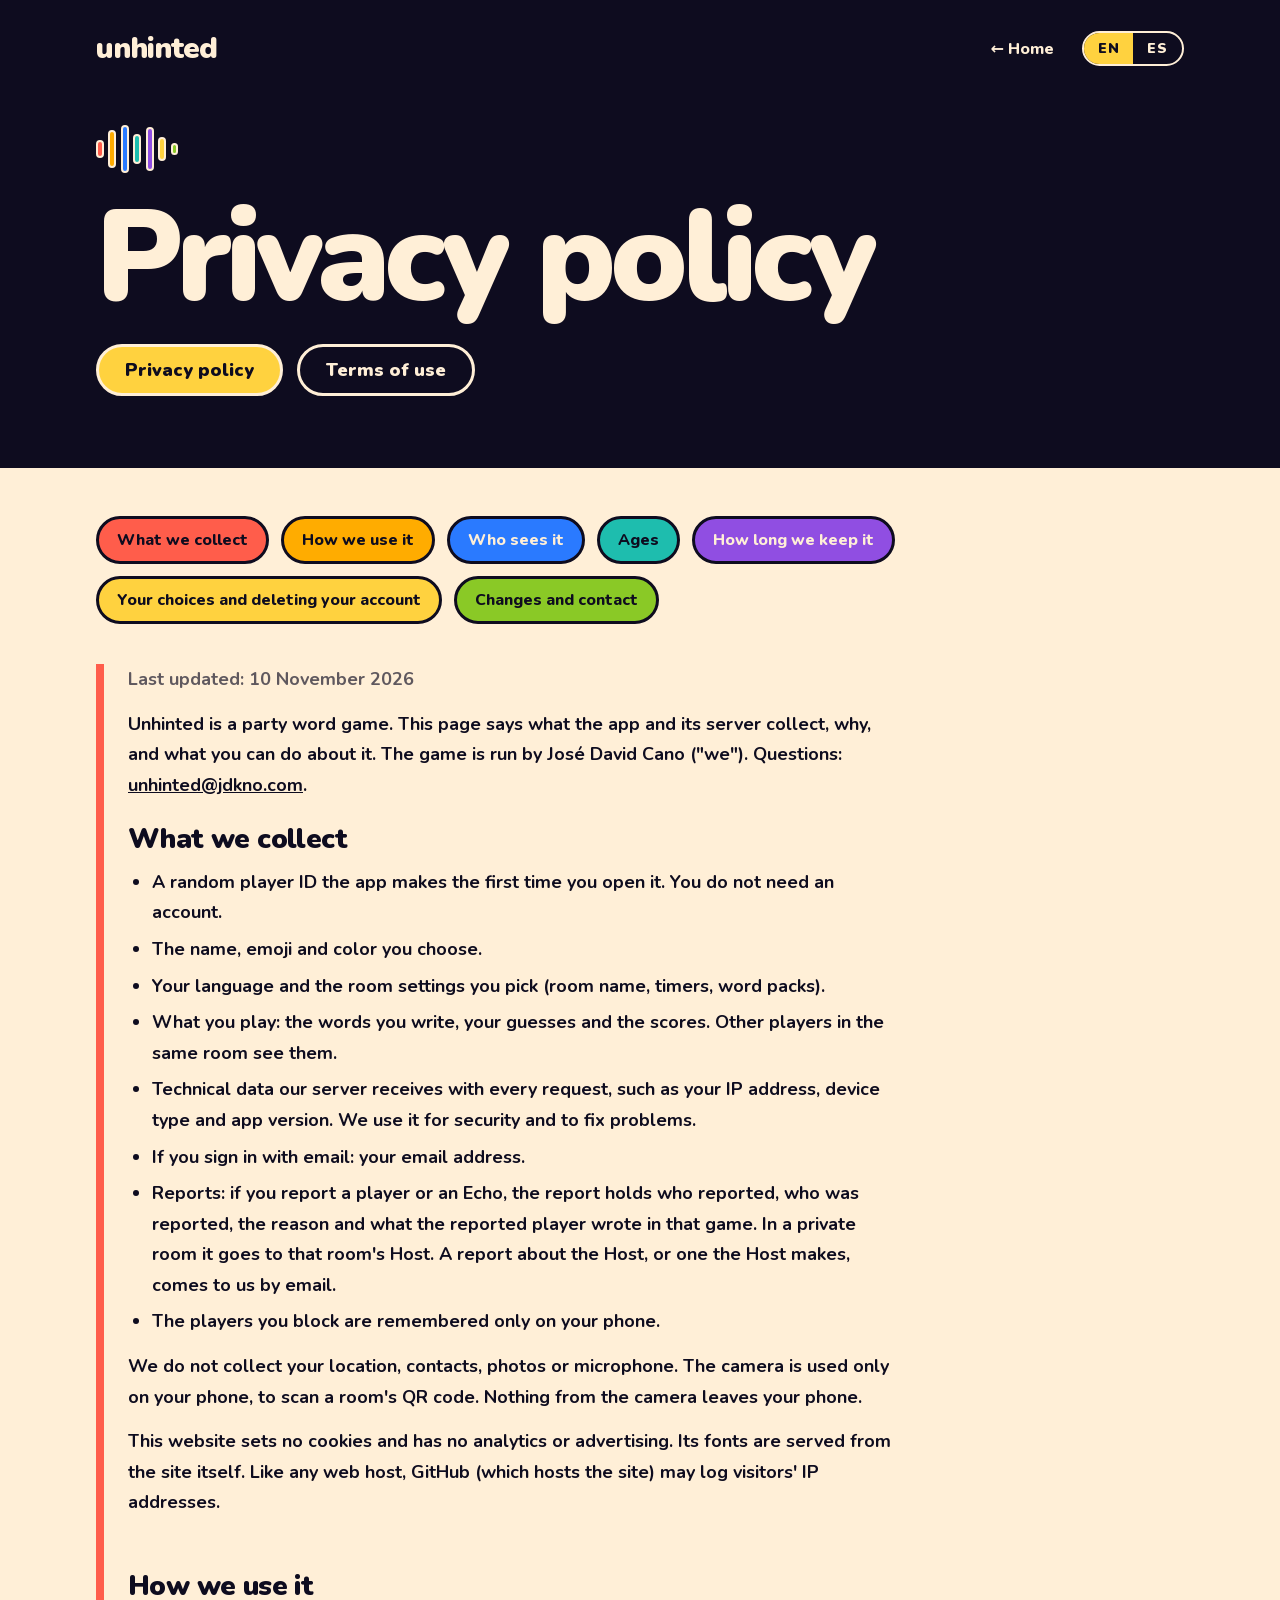
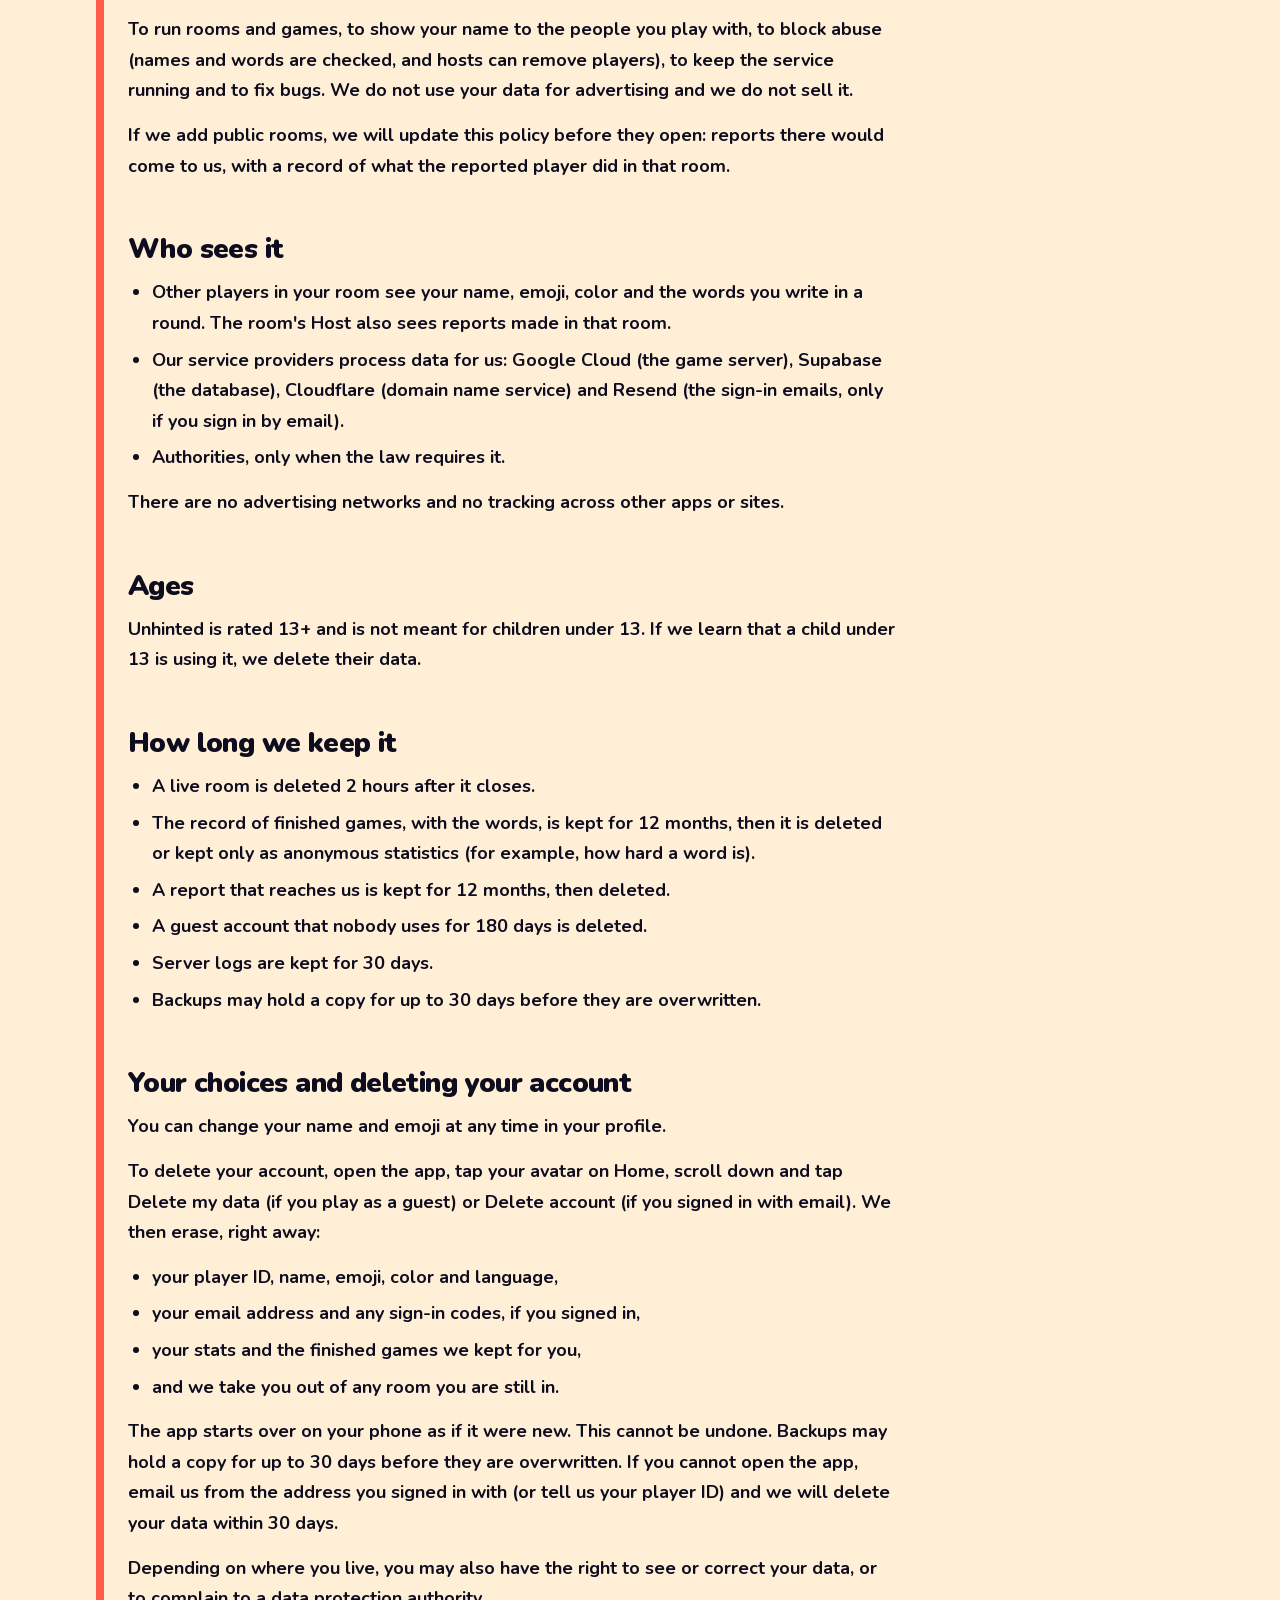
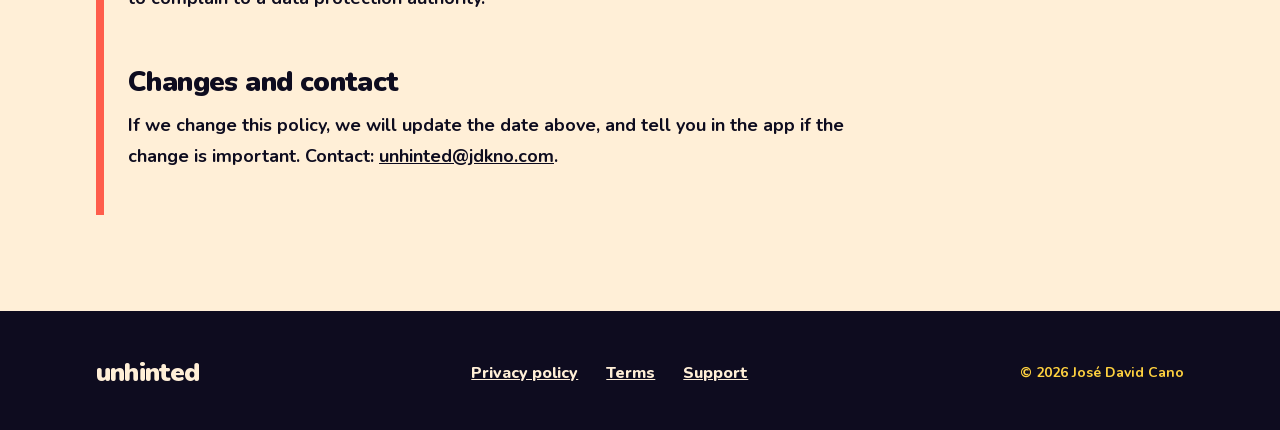
==== commit 0e9b7a55: "Publish site from unhinted 95ed0d0" ====
--- a/privacy/index.html
+++ b/privacy/index.html
@@ -55,7 +55,7 @@
 </nav>
 
 <article class="prose">
-<p class="date">Last updated: 8 November 2026</p>
+<p class="date">Last updated: 10 November 2026</p>
 <p>Unhinted is a party word game. This page says what the app and its server collect, why, and what you can do about it. The game is run by José David Cano ("we"). Questions: <a href="mailto:unhinted@jdkno.com">unhinted@jdkno.com</a>.</p>
 
 <section id="collect">
@@ -67,6 +67,8 @@
 <li><b>What you play</b>: the words you write, your guesses and the scores. Other players in the same room see them.</li>
 <li><b>Technical data</b> our server receives with every request, such as your IP address, device type and app version. We use it for security and to fix problems.</li>
 <li>If you sign in with email: your <b>email address</b>.</li>
+<li><b>Reports</b>: if you report a player or an Echo, the report holds who reported, who was reported, the reason and what the reported player wrote in that game. In a private room it goes to that room's Host. A report about the Host, or one the Host makes, comes to us by email.</li>
+<li>The players you <b>block</b> are remembered only on your phone.</li>
 </ul>
 <p>We do not collect your location, contacts, photos or microphone. The camera is used only on your phone, to scan a room's QR code. Nothing from the camera leaves your phone.</p>
 <p>This website sets no cookies and has no analytics or advertising. Its fonts are served from the site itself. Like any web host, GitHub (which hosts the site) may log visitors' IP addresses.</p>
@@ -75,12 +77,13 @@
 <section id="use">
 <h2>How we use it</h2>
 <p>To run rooms and games, to show your name to the people you play with, to block abuse (names and words are checked, and hosts can remove players), to keep the service running and to fix bugs. We do not use your data for advertising and we do not sell it.</p>
+<p>If we add public rooms, we will update this policy before they open: reports there would come to us, with a record of what the reported player did in that room.</p>
 </section>
 
 <section id="share">
 <h2>Who sees it</h2>
 <ul>
-<li><b>Other players in your room</b> see your name, emoji, color and the words you write in a round.</li>
+<li><b>Other players in your room</b> see your name, emoji, color and the words you write in a round. The room's <b>Host</b> also sees reports made in that room.</li>
 <li><b>Our service providers</b> process data for us: Google Cloud (the game server), Supabase (the database), Cloudflare (domain name service) and Resend (the sign-in emails, only if you sign in by email).</li>
 <li><b>Authorities</b>, only when the law requires it.</li>
 </ul>
@@ -97,6 +100,7 @@
 <ul>
 <li>A live room is deleted 2 hours after it closes.</li>
 <li>The record of finished games, with the words, is kept for 12 months, then it is deleted or kept only as anonymous statistics (for example, how hard a word is).</li>
+<li>A report that reaches us is kept for 12 months, then deleted.</li>
 <li>A guest account that nobody uses for 180 days is deleted.</li>
 <li>Server logs are kept for 30 days.</li>
 <li>Backups may hold a copy for up to 30 days before they are overwritten.</li>
